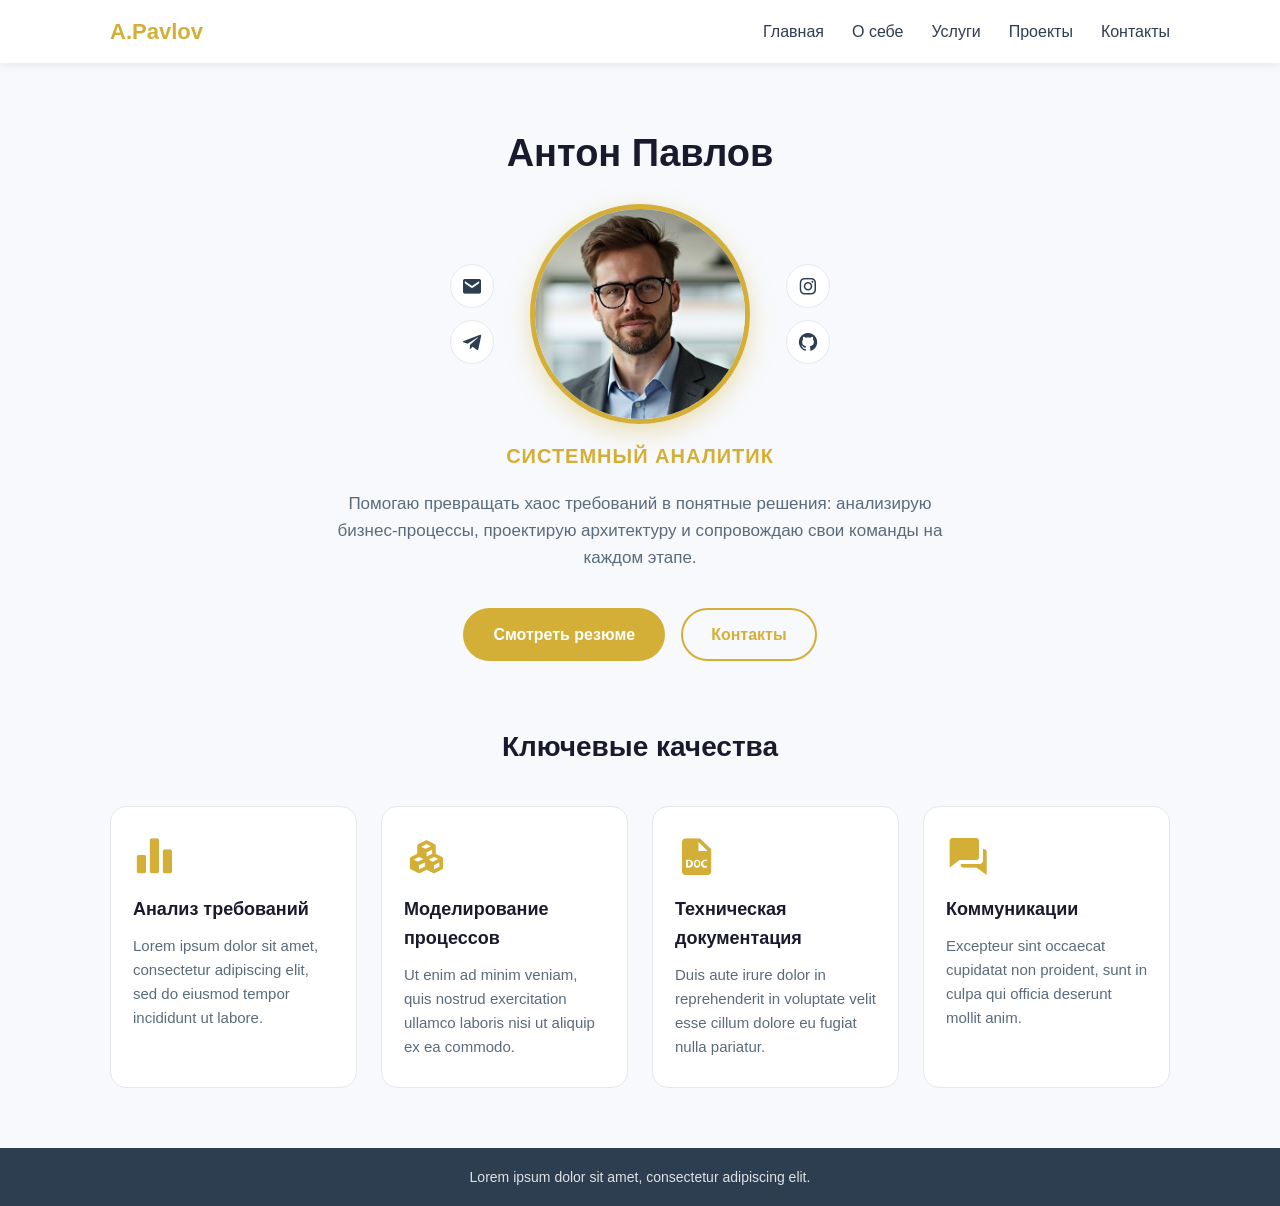
==== index.html @ 1208ee86 "Секция Home и Нав. панель" ====
<!DOCTYPE html>
<html lang="ru">
<head>
    <meta charset="UTF-8">
    <meta name="viewport" content="width=device-width, initial-scale=1.0">

    <!-- Подключаем общие стили для всех страниц -->
    <link rel="stylesheet" href="css/style.css">
    <!-- Подключаем стили страницы «Главная» -->
    <link rel="stylesheet" href="css/home.css">
    <!-- Подключаем иконки Boxicons -->
    <link href="https://unpkg.com/boxicons@2.1.4/css/boxicons.min.css" rel="stylesheet">

    <title>Главная | SysAnalitic</title>
</head>

<body>
    <!-- Шапка сайта с навигационной панелью -->
    <header class="header">
        <div class="container header_inner">
            <!-- Логотип / название сайта -->
            <a href="index.html" class="logo">A.Pavlov</a>

            <!-- Навигационное меню -->
            <nav class="nav">
                <ul class="nav_list">
                    <li class="nav_item"><a href="index.html" class="nav_link nav__link--active">Главная</a></li>
                    <li class="nav_item"><a href="about.html" class="nav_link">О себе</a></li>
                    <li class="nav_item"><a href="services.html" class="nav_link">Услуги</a></li>
                    <li class="nav_item"><a href="projects.html" class="nav_link">Проекты</a></li>
                    <li class="nav_item"><a href="contacts.html" class="nav_link">Контакты</a></li>
                </ul>
            </nav>
        </div>
    </header>

    <!-- Основной блок главной страницы -->
    <main class="home">
        <div class="container home_inner">
            <h1 class="home_name">Антон Павлов</h1>

            <!-- Иконки соцсетей и фото -->
            <div class="home_media">
                <!-- Иконки слева от фотографии -->
                <aside class="socials socials--left">
                    <a href="#" class="socials_link" title="Email"><i class="bx bxs-envelope"></i></a>
                    <a href="#" class="socials_link" title="Telegram"><i class="bx bxl-telegram"></i></a>
                </aside>

                <!-- Фотография в круглой рамке -->
                <div class="home_avatar">
                    <img src="accets/home.jpg" alt="Фотография Антона Павлова" class="home_photo">
                </div>

                <!-- Иконки справа от фотографии -->
                <aside class="socials socials--right">
                    <a href="#" class="socials_link" title="Instagram"><i class="bx bxl-instagram"></i></a>
                    <a href="#" class="socials_link" title="GitHub"><i class="bx bxl-github"></i></a>
                </aside>
            </div>

            <!-- Роль / профессия -->
            <p class="home_role">Системный аналитик</p>

            <!-- Короткое приветствие -->
            <p class="home_text">Помогаю превращать хаос требований в понятные решения: анализирую бизнес-процессы, проектирую архитектуру и сопровождаю свои команды на каждом этапе.</p>

            <!-- Кнопки действий -->
            <div class="home_buttons">
                <!-- Ссылка на резюме (PDF ещё не добавлен, ссылка-плейсхолдер) -->
                <a href="#" class="btn btn--primary">Смотреть резюме</a>
                <!-- Ссылка на страницу «Контакты» (страница создаётся позже) -->
                <a href="contacts.html" class="btn btn--secondary">Контакты</a>
            </div>

            <!-- Блок ключевых качеств -->
            <section class="qualities">
                <h2 class="qualities_title">Ключевые качества</h2>

                <!-- Сетка карточек -->
                <div class="qualities_grid">
                    <!-- Карточка: анализ требований -->
                    <article class="quality-card">
                        <i class="bx bxs-bar-chart-alt-2 quality-card_icon"></i>
                        <h3 class="quality-card_title">Анализ требований</h3>
                        <p class="quality-card_text">Lorem ipsum dolor sit amet, consectetur adipiscing elit, sed do eiusmod tempor incididunt ut labore.</p>
                    </article>

                    <!-- Карточка: моделирование требований -->
                    <article class="quality-card">
                        <i class="bx bxs-component quality-card_icon"></i>
                        <h3 class="quality-card_title">Моделирование процессов</h3>
                        <p class="quality-card_text">Ut enim ad minim veniam, quis nostrud exercitation ullamco laboris nisi ut aliquip ex ea commodo.</p>
                    </article>

                    <!-- Карточка: работа с документацией -->
                    <article class="quality-card">
                        <i class="bx bxs-file-doc quality-card_icon"></i>
                        <h3 class="quality-card_title">Техническая документация</h3>
                        <p class="quality-card_text">Duis aute irure dolor in reprehenderit in voluptate velit esse cillum dolore eu fugiat nulla pariatur.</p>
                    </article>

                    <!-- Карточка: коммуникации -->
                    <article class="quality-card">
                        <i class="bx bxs-conversation quality-card_icon"></i>
                        <h3 class="quality-card_title">Коммуникации</h3>
                        <p class="quality-card_text">Excepteur sint occaecat cupidatat non proident, sunt in culpa qui officia deserunt mollit anim.</p>
                    </article>
                </div>
            </section>
        </div>
    </main>

    <!-- Подвал сайта -->
    <footer class="footer">
        <div class="container">
            <p class="footer_text">Lorem ipsum dolor sit amet, consectetur adipiscing elit.</p>
        </div>
    </footer>
</body>
</html>
---- css/style.css ----
* {
    margin: 0;
    padding: 0;
    box-sizing: border-box; /* размеры элементов считаются вместе с рамками и отступами */
}

html {
    scroll-behavior: smooth; /* плавная прокрутка страницы */
}

body {
    font-family: "Segoe UI", Arial, sans-serif; /* основной шрифт сайта */
    font-size: 16px;
    line-height: 1.6;
    color: #2c3e50; /* основной цвет текста */
    background-color: #f7f9fc; /* светлый фон страницы */
    display: flex;
    flex-direction: column;
    min-height: 100vh; /* подвал прижимается к низу даже на коротких страницах */
}

/* Убираем стандартное подчёркивание у ссылок */
a {
    text-decoration: none;
    color: inherit;
}

/* ---------- Контейнер для ограничения ширины ---------- */
.container {
    width: 100%;
    max-width: 1100px; /* максимальная ширина контента */
    margin: 0 auto; /* центрируем контейнер */
    padding: 0 20px;
}

/* ---------- Шапка сайта и навигация ---------- */
.header {
    background-color: #ffffff; /* белый фон шапки */
    box-shadow: 0 2px 8px rgba(0, 0, 0, 0.08); /* лёгкая тень под шапкой */
    position: sticky;
    top: 0; /* шапка закрепляется сверху при прокрутке */
    z-index: 100;
}

/* Внутренний блок шапки: логотип слева, меню справа */
.header_inner {
    display: flex;
    align-items: center;
    justify-content: space-between;
    padding-top: 14px;
    padding-bottom: 14px;
}

/* Логотип / название сайта */
.logo {
    font-size: 22px;
    font-weight: 700;
    color: #d4af37; /* акцентный цвет логотипа */
    transition: color 0.3s ease;
}

.logo:hover {
    color: #b8962e; /* затемнение логотипа при наведении */
}

/* Список пунктов меню */
.nav_list {
    list-style: none;
    display: flex;
    gap: 28px; /* расстояние между пунктами меню */
}

/* Пункты меню — вид ссылок */
.nav_link {
    font-size: 16px;
    font-weight: 500;
    color: #2c3e50;
    padding-bottom: 4px;
    border-bottom: 2px solid transparent; /* место под активную линию без сдвига */
    transition: color 0.3s ease, border-color 0.3s ease;
}

/* Подсветка текста и нижней линии при наведении */
.nav_link:hover {
    color: #d4af37;
    border-bottom-color: #d4af37;
}

/* Активный пункт меню — текущая страница */
.nav_link--active {
    color: #d4af37;
    border-bottom-color: #d4af37;
}

/* ---------- Базовая кнопка ---------- */
.btn {
    display: inline-block;
    padding: 12px 28px;
    font-size: 16px;
    font-weight: 600;
    border-radius: 30px; /* скруглённая кнопка-«пилюля» */
    cursor: pointer;
    text-align: center;
    transition: background-color 0.3s ease, color 0.3s ease, transform 0.2s ease;
    border: 2px solid transparent;
}

/* Основная (заливная) кнопка — общий вариант, детальнее раскрашивается в home.css */
.btn--primary {
    background-color: #d4af37;
    color: #ffffff;
}

/* Вторичная (контурная) кнопка — общий вариант */
.btn--secondary {
    background-color: transparent;
    border-color: #d4af37;
    color: #d4af37;
}

/* ---------- Подвал сайта ---------- */
.footer {
    margin-top: auto; /* прижимает подвал к низу страницы */
    background-color: #2c3e50;
    color: #ffffff;
    text-align: center;
    padding: 18px 20px;
}

.footer_text {
    font-size: 14px;
    opacity: 0.85;
}
---- css/home.css ----
.home {
    flex: 1; /* блок занимает свободное место между шапкой и подвалом */
    display: flex;
    align-items: center; /* вертикальное центрирование контента */
    padding: 60px 0;
}

/* Внутренний контейнер главной — всё по центру */
.home_inner {
    text-align: center; /* центрируем текст и встроенные элементы */
}

/* ---------- Имя поверх фотографии ---------- */
.home_name {
    font-size: 38px;
    font-weight: 700;
    color: #1a1a2e;
    margin-bottom: 20px; /* отступ от имени до фото */
}

/* ---------- Фото с иконками по бокам ---------- */
/* Ряд: иконки слева, фото по центру, иконки справа */
.home_media {
    display: flex;
    align-items: center; /* выравнивание по вертикали */
    justify-content: center; /* центрирование всего ряда */
    gap: 36px; /* расстояние между иконками и фото */
    margin-bottom: 16px; /* отступ снизу до роли */
}

/* ---------- Фотография в круглой рамке ---------- */
.home_avatar {
    width: 220px;
    height: 220px;
    flex-shrink: 0; /* фото не сжимается при нехватке ширины */
    border-radius: 50%; /* превращаем блок в круг */
    overflow: hidden; /* картинка не выходит за границы круга */
    border: 5px solid #d4af37; /* акцентная рамка вокруг фото */
    box-shadow: 0 8px 24px rgba(212, 175, 55, 0.35); /* мягкая тень под фото */
}

/* Картинка заполняет круг целиком */
.home_photo {
    width: 100%;
    height: 100%;
    object-fit: cover; /* обрезаем фото пропорционально под круг */
    display: block;
}

/* ---------- Роль под фотографией ---------- */
.home_role {
    font-size: 20px;
    font-weight: 600;
    letter-spacing: 1px;
    text-transform: uppercase;
    color: #d4af37;
    margin-bottom: 18px; /* отступ от роли до текста */
}

/* Приветственное описание под ролью */
.home_text {
    max-width: 640px; /* ограничиваем ширину текста для читаемости */
    margin: 0 auto 36px; /* центрируем и добавляем отступ до кнопок */
    font-size: 17px;
    color: #5a6b7c;
}

/* ---------- Кнопки под приветствием ---------- */
/* Размещаем кнопки в ряд по центру */
.home_buttons {
    display: flex;
    justify-content: center;
    gap: 16px; /* расстояние между кнопками */
    flex-wrap: wrap; /* разрешаем перенос на узких экранах */
}

/* Эффект при наведении на основную кнопку */
.btn--primary:hover {
    background-color: #b8962e;
    transform: translateY(-2px); /* лёгкий подъём кнопки */
}

/* Эффект при наведении на вторичную кнопку */
.btn--secondary:hover {
    background-color: #d4af37;
    color: #ffffff;
    transform: translateY(-2px);
}


/* Общий стиль столбика: колонка рядом с фото */
.socials {
    display: flex;
    flex-direction: column; /* иконки стоят друг под другом */
    gap: 12px; /* расстояние между иконками */
}

/* Круглая кнопка-иконка */
.socials_link {
    display: flex;
    align-items: center;
    justify-content: center;
    width: 44px;
    height: 44px;
    font-size: 22px;
    color: #2c3e50;
    background-color: #ffffff;
    border: 1px solid #e3e8ef;
    border-radius: 50%;
    transition: background-color 0.3s ease, color 0.3s ease, transform 0.2s ease;
}

/* Заливка золотым при наведении */
.socials_link:hover {
    background-color: #d4af37;
    border-color: #d4af37;
    color: #ffffff;
    transform: translateY(-3px); /* лёгкий подъём кнопки */
}

/* ========================================================= */
/* Секция с карточками — отделяем от приветствия */
.qualities {
    margin-top: 64px;
    text-align: center;
}

/* Заголовок секции */
.qualities_title {
    font-size: 28px;
    font-weight: 700;
    color: #1a1a2e;
    margin-bottom: 36px;
}

/* Сетка карточек: в ряд на десктопе */
.qualities_grid {
    display: grid;
    grid-template-columns: repeat(4, 1fr); /* четыре колонки одинаковой ширины */
    gap: 24px; /* расстояние между карточками */
    text-align: left;
}

/* Одна карточка качества */
.quality-card {
    background-color: #ffffff;
    border: 1px solid #e3e8ef;
    border-radius: 16px; /* скругление углов карточки */
    padding: 28px 22px;
    transition: transform 0.3s ease, box-shadow 0.3s ease;
}

/* Лёгкий подъём карточки с тенью при наведении */
.quality-card:hover {
    transform: translateY(-6px);
    box-shadow: 0 12px 28px rgba(0, 0, 0, 0.12);
}

/* Иконка в верхней части карточки */
.quality-card_icon {
    display: inline-block;
    font-size: 44px;
    color: #d4af37; /* акцентный цвет иконки */
    margin-bottom: 16px;
}

/* Название качества */
.quality-card_title {
    font-size: 18px;
    font-weight: 600;
    color: #1a1a2e;
    margin-bottom: 10px;
}

/* Текст описания качества */
.quality-card_text {
    font-size: 15px;
    color: #5a6b7c;
}


/* ========================================================= */
/* ---------- Адаптивность ---------- */
@media (max-width: 600px) {
    .home__media {
        gap: 20px;
    }
}

@media (max-width: 600px) {
    .home__name {
        font-size: 30px;
    }

    .home__avatar {
        width: 170px;
        height: 170px;
    }
}

/* ---------- Адаптив сетки карточек ---------- */
@media (max-width: 900px) {
    .qualities__grid {
        grid-template-columns: repeat(2, 1fr);
    }
}

@media (max-width: 520px) {
    .qualities__grid {
        grid-template-columns: 1fr;
    }
}
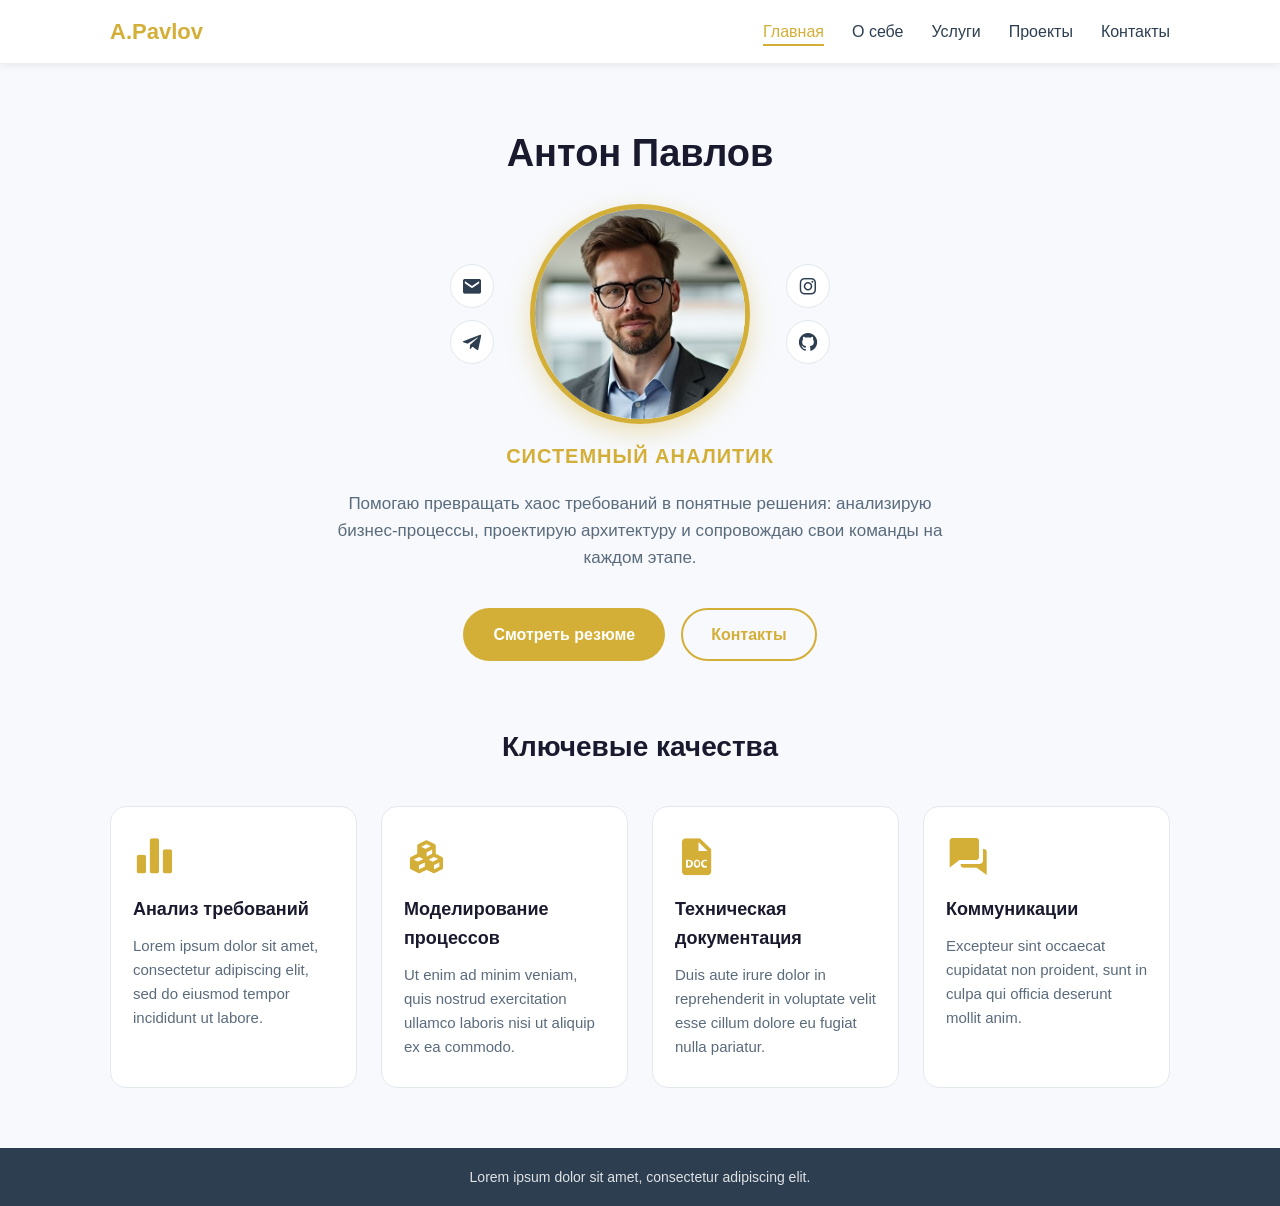
==== commit 717a9bc2: "Верстка стриницы About" ====
--- a/index.html
+++ b/index.html
@@ -11,7 +11,7 @@
     <!-- Подключаем иконки Boxicons -->
     <link href="https://unpkg.com/boxicons@2.1.4/css/boxicons.min.css" rel="stylesheet">
 
-    <title>Главная | SysAnalitic</title>
+    <title>Главная | A.Pavlov</title>
 </head>
 
 <body>
@@ -24,7 +24,7 @@
             <!-- Навигационное меню -->
             <nav class="nav">
                 <ul class="nav_list">
-                    <li class="nav_item"><a href="index.html" class="nav_link nav__link--active">Главная</a></li>
+                    <li class="nav_item"><a href="index.html" class="nav_link nav_link--active">Главная</a></li>
                     <li class="nav_item"><a href="about.html" class="nav_link">О себе</a></li>
                     <li class="nav_item"><a href="services.html" class="nav_link">Услуги</a></li>
                     <li class="nav_item"><a href="projects.html" class="nav_link">Проекты</a></li>
--- a/css/style.css
+++ b/css/style.css
@@ -1,3 +1,18 @@
+:root {
+    --accent: #d4af37;
+    --accent-hover: #b8962e;
+    --text-primary: #2c3e50;
+    --text-dark: #1a1a2e;
+    --text-muted: #5a6b7c;
+    --bg-light: #f7f9fc;
+    --bg-white: #ffffff;
+    --bg-dark: #1a1a2e;
+    --bg-dark-alt: #2c3e50;
+    --border: #e3e8ef;
+    --radius: 16px;
+    --card-shadow: 0 8px 24px rgba(0, 0, 0, 0.12);
+}
+
 * {
     margin: 0;
     padding: 0;
@@ -23,6 +38,11 @@
 a {
     text-decoration: none;
     color: inherit;
+}
+
+.section_title span {
+    color: var(--accent);
+    font-weight: 600;
 }
 
 /* ---------- Контейнер для ограничения ширины ---------- */
